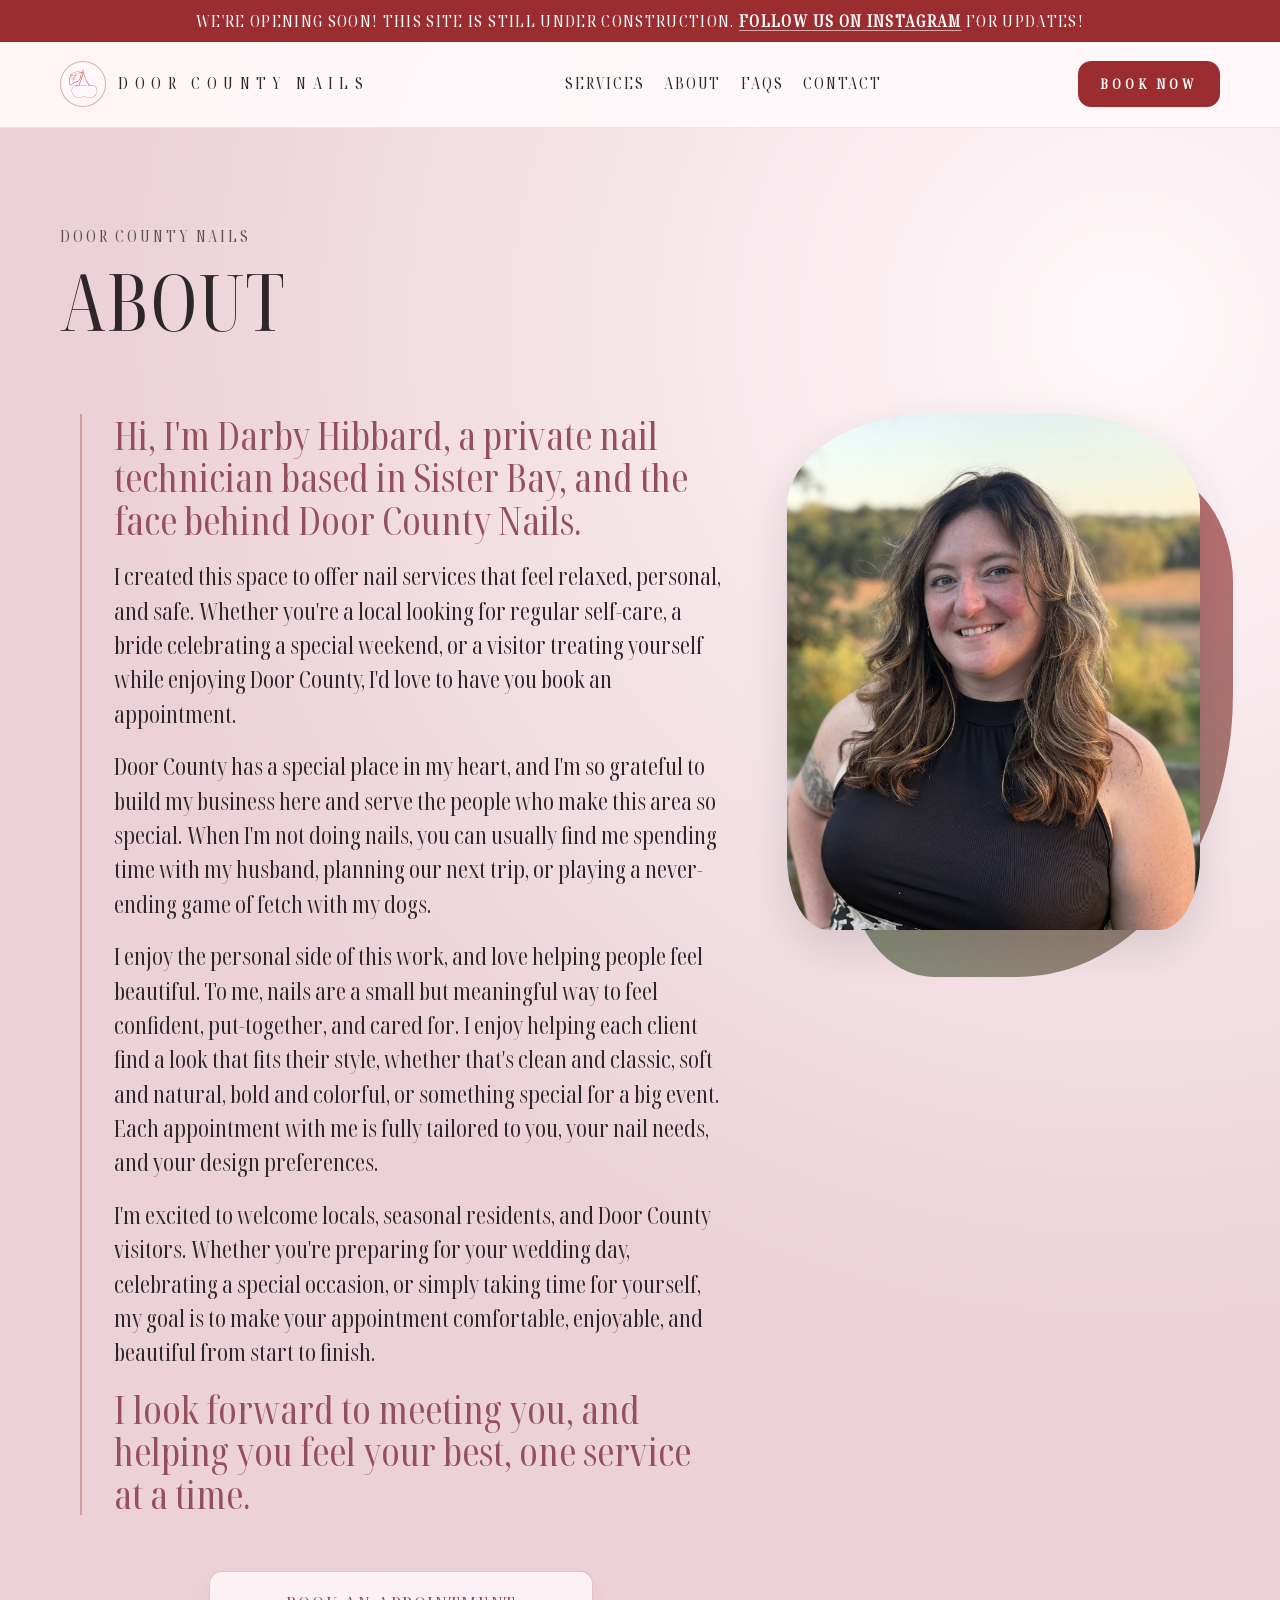
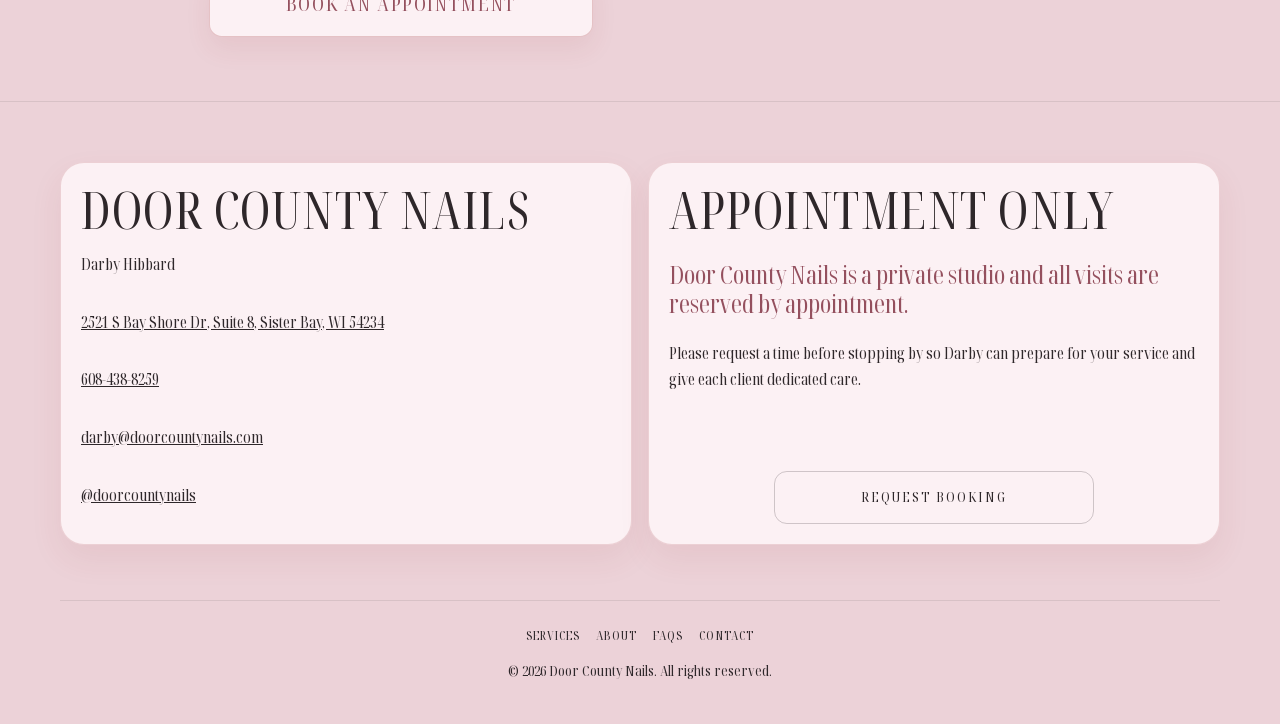
==== about/index.html @ 4755bb61 "Add clean URLs and construction banner" ====
<!doctype html>
<html lang="en">
  <head>
    <meta charset="UTF-8" />
    <meta name="viewport" content="width=device-width, initial-scale=1" />
    <link rel="icon" href="../favicon.ico" sizes="any" />
    <link rel="icon" type="image/png" sizes="32x32" href="../assets/favicon-32x32.png" />
    <link rel="apple-touch-icon" href="../assets/apple-touch-icon.png" />
    <title>About | Door County Nails</title>
    <meta
      name="description"
      content="Learn about Door County Nails, our studio standards, and our service philosophy."
    />
    <link rel="canonical" href="https://www.doorcountynails.com/about/" />
    <link rel="stylesheet" href="../styles.css?v=20260529b" />
  </head>
  <body>
    <div class="site-banner">
      <div class="container">
        We're opening soon! This site is still under construction.
        <a href="https://www.instagram.com/doorcountynails" target="_blank" rel="noopener">Follow us on Instagram</a>
        for updates!
      </div>
    </div>

    <header class="site-header">
      <div class="container header-shell">
        <a class="brand" href="../"><span class="brand-mark" aria-hidden="true"><img src="../assets/cherry-outline-final.png" alt="" /></span><span class="brand-text">Door County Nails</span></a>
        <button class="menu-toggle" type="button" aria-expanded="false" aria-controls="primary-nav">
          Menu
        </button>
        <nav id="primary-nav" class="site-nav" aria-label="Primary">
          <a href="../services/">Services</a>
          <a href="../about/">About</a>
          <a href="../faq/">FAQs</a>
          <a href="../contact/">Contact</a>
          <a class="cta cta-mobile" href="../contact/#book">Book Now</a>
        </nav>
        <a class="cta cta-desktop" href="../contact/#book">Book Now</a>
      </div>
    </header>

    <main>
      <section class="page-hero">
        <div class="container">
          <p class="eyebrow">Door County Nails</p>
          <h1>About</h1>
        </div>
      </section>

      <section class="page-shell">
        <div class="container about-shell">
          <div class="about-content">
            <div class="about-copy">
              <p class="about-lede">
                Hi, I'm Darby Hibbard, a private nail technician based in Sister Bay, and the face behind Door County
                Nails.
              </p>

              <p>
                I created this space to offer nail services that feel relaxed, personal, and safe. Whether you're a local
                looking for regular self-care, a bride celebrating a special weekend, or a visitor treating yourself while
                enjoying Door County, I'd love to have you book an appointment.
              </p>

              <p>
                Door County has a special place in my heart, and I'm so grateful to build my business here and serve the
                people who make this area so special. When I'm not doing nails, you can usually find me spending time with
                my husband, planning our next trip, or playing a never-ending game of fetch with my dogs.
              </p>

              <p>
                I enjoy the personal side of this work, and love helping people feel beautiful. To me, nails are a small
                but meaningful way to feel confident, put-together, and cared for. I enjoy helping each client find a look
                that fits their style, whether that's clean and classic, soft and natural, bold and colorful, or something
                special for a big event. Each appointment with me is fully tailored to you, your nail needs, and your
                design preferences.
              </p>

              <p>
                I'm excited to welcome locals, seasonal residents, and Door County visitors. Whether you're preparing for
                your wedding day, celebrating a special occasion, or simply taking time for yourself, my goal is to make
                your appointment comfortable, enjoyable, and beautiful from start to finish.
              </p>

              <p class="about-signoff">
                I look forward to meeting you, and helping you feel your best, one service at a time.
              </p>
            </div>

            <div class="about-cta">
              <a class="contact-action about-cta-button" href="../contact/">Book an Appointment</a>
            </div>
          </div>

          <figure class="about-portrait">
            <div class="visual-wrap">
              <img
                src="../assets/darby-hibbard-portrait.jpg"
                alt="Darby Hibbard, owner and nail technician at Door County Nails"
                width="1400"
                height="1750"
                loading="lazy"
              />
            </div>
          </figure>
        </div>
      </section>
    </main>

    <footer class="site-footer">
      <div class="container footer-visit-grid">
        <div class="visit-card">
          <h2>Door County Nails</h2>
          <p>Darby Hibbard</p>
          <p>
            <a href="https://share.google/E4tLBmKFWJFwZ6lcw" target="_blank" rel="noopener">
              2521 S Bay Shore Dr, Suite 8, Sister Bay, WI 54234
            </a>
          </p>
          <p><a href="tel:+16084388259">608-438-8259</a></p>
          <p><a href="mailto:darby@doorcountynails.com">darby@doorcountynails.com</a></p>
          <p><a href="https://www.instagram.com/doorcountynails" target="_blank" rel="noopener">@doorcountynails</a></p>
        </div>

        <div class="visit-card">
          <h2>Appointment Only</h2>
          <p class="visit-note">Door County Nails is a private studio and all visits are reserved by appointment.</p>
          <p>Please request a time before stopping by so Darby can prepare for your service and give each client dedicated care.</p>
          <a class="cta secondary" href="mailto:darby@doorcountynails.com?subject=New%20Booking%20Request">
            Request Booking
          </a>
        </div>
      </div>

      <div class="container footer-shell">
        <nav aria-label="Footer">
          <a href="../services/">Services</a>
          <a href="../about/">About</a>
          <a href="../faq/">FAQs</a>
          <a href="../contact/">Contact</a>
        </nav>
        <p>&copy; <span id="year"></span> Door County Nails. All rights reserved.</p>
      </div>
    </footer>

    <script src="../script.js?v=20260528"></script>
  </body>
</html>
---- styles.css ----
@font-face {
  font-family: "Noto Serif Display ExtraCondensed";
  src: url("assets/NotoSerifDisplay-ExtraCondensed.ttf") format("truetype");
  font-weight: 400;
  font-style: normal;
  font-display: swap;
}

:root {
  --color-sand: #ecd2d8;
  --color-cream: #fff8fa;
  --color-ink: #2e272a;
  --color-moss: #6f7d64;
  --color-gold: #9b2d31;
  --color-clay: #f3e3e7;
  --color-white: #ffffff;
  --ink-rgb: 46 39 42;
  --moss-rgb: 111 125 100;
  --accent-rgb: 155 45 49;
  --font-fallback: Georgia, "Times New Roman", serif;
  --font-body: "Noto Serif Display ExtraCondensed", var(--font-fallback);
  --font-display: "Noto Serif Display ExtraCondensed", var(--font-fallback);
  --font-accent: "Noto Serif Display ExtraCondensed", var(--font-fallback);
  --container: min(1160px, 92vw);
  --radius-soft: 1.5rem;
  --radius-button: 0.8rem;
  --radius-pill: var(--radius-button);
  --shadow-soft: 0 16px 42px rgb(var(--ink-rgb) / 0.14);
}

* {
  box-sizing: border-box;
}

html,
body {
  margin: 0;
  padding: 0;
}

html {
  scroll-behavior: smooth;
}

body {
  font-family: var(--font-body);
  color: var(--color-ink);
  background:
    radial-gradient(circle at 88% 14%, #fff8fa 0%, var(--color-sand) 44%),
    linear-gradient(180deg, #f7e4e9 0%, #fff8fa 100%);
  line-height: 1.6;
}

img {
  max-width: 100%;
  display: block;
}

a {
  color: inherit;
}

.container {
  width: var(--container);
  margin-inline: auto;
}

.skip-link {
  position: absolute;
  top: -3rem;
  left: 1rem;
  background: var(--color-ink);
  color: var(--color-white);
  padding: 0.5rem 0.8rem;
  border-radius: 0.5rem;
  z-index: 999;
}

.skip-link:focus {
  top: 1rem;
}

.site-banner {
  position: relative;
  z-index: 45;
  background: #9b2d31;
  color: var(--color-white);
  border-bottom: 1px solid rgb(var(--ink-rgb) / 0.12);
  font-family: var(--font-accent);
  font-size: clamp(0.88rem, 1.6vw, 1.05rem);
  letter-spacing: 0.08em;
  line-height: 1.25;
  text-align: center;
  text-transform: uppercase;
}

.site-banner .container {
  padding-block: 0.62rem;
}

.site-banner a {
  color: var(--color-white);
  font-weight: 600;
  text-decoration-color: rgb(255 255 255 / 0.58);
  text-underline-offset: 0.16em;
}

.site-header {
  position: sticky;
  top: 0;
  z-index: 40;
  backdrop-filter: blur(12px);
  background: rgb(255 248 250 / 0.92);
  border-bottom: 1px solid rgb(var(--ink-rgb) / 0.08);
}

.header-shell {
  min-height: 5.3rem;
  display: flex;
  align-items: center;
  justify-content: space-between;
  gap: 1rem;
}

.brand {
  display: inline-flex;
  align-items: center;
  gap: 0.8rem;
  text-decoration: none;
}

.brand-mark {
  width: 2.85rem;
  height: 2.85rem;
  border: 1px solid rgb(var(--accent-rgb) / 0.36);
  border-radius: 50%;
  display: grid;
  place-items: center;
  color: var(--color-gold);
  background: rgb(255 248 250 / 0.72);
}

.brand-mark img {
  width: 2rem;
  height: 2rem;
  object-fit: contain;
}

.brand-text {
  font-family: var(--font-accent);
  font-weight: 500;
  letter-spacing: 0.4em;
  text-transform: uppercase;
  font-size: 1rem;
}

.site-nav {
  display: flex;
  align-items: center;
  gap: 1.25rem;
}

.site-nav a {
  font-family: var(--font-accent);
  text-decoration: none;
  text-transform: uppercase;
  letter-spacing: 0.11em;
  font-size: 1rem;
  font-weight: 500;
}

.site-nav a:hover,
.site-nav a:focus-visible {
  color: var(--color-gold);
}

.menu-toggle {
  font-family: var(--font-accent);
  display: none;
  border: 1px solid rgb(var(--ink-rgb) / 0.2);
  border-radius: var(--radius-button);
  background: transparent;
  padding: 0.5rem 0.75rem;
  font: inherit;
  font-size: 0.82rem;
  text-transform: uppercase;
  letter-spacing: 0.08em;
}

.cta {
  font-family: var(--font-accent);
  display: inline-flex;
  align-items: center;
  justify-content: center;
  text-decoration: none;
  border-radius: var(--radius-pill);
  border: 1px solid var(--color-gold);
  padding: 0.68rem 1.35rem;
  font-weight: 500;
  font-size: 0.75rem;
  letter-spacing: 0.08em;
  text-transform: uppercase;
  transition: transform 180ms ease, background-color 180ms ease, color 180ms ease;
}

.cta:hover,
.cta:focus-visible {
  background: var(--color-gold);
  color: var(--color-white);
  transform: translateY(-1px);
}

.cta.secondary {
  border-color: rgb(var(--ink-rgb) / 0.22);
}

.site-header .cta-desktop {
  background: var(--color-gold);
  color: var(--color-white);
  font-size: 0.85rem;
  font-weight: 600;
  letter-spacing: 0.25rem;
}

.site-header .cta-desktop:hover,
.site-header .cta-desktop:focus-visible {
  background: transparent;
  color: var(--color-gold);
}

.cta-mobile {
  display: none;
}

.section-padding {
  padding: clamp(2.8rem, 7vw, 5.6rem) 0;
}

.hero {
  padding-top: clamp(3rem, 5vw, 4.5rem);
}

.hero-grid {
  display: grid;
  grid-template-columns: minmax(0, 1.05fr) minmax(0, 0.95fr);
  gap: clamp(1.8rem, 5vw, 4rem);
  align-items: center;
}

.eyebrow {
  font-family: var(--font-accent);
  font-size: 1rem;
  text-transform: uppercase;
  letter-spacing: 0.18em;
  color: rgb(var(--ink-rgb) / 0.76);
  margin: 0 0 0.75rem;
  font-weight: 500;
}

h1,
h2,
h3 {
  font-family: var(--font-display);
  line-height: 1.03;
  margin: 0;
  font-weight: 500;
}

h1 {
  font-size: clamp(2.65rem, 8.4vw, 5.6rem);
  text-transform: uppercase;
  letter-spacing: 0.03em;
  margin-bottom: 1rem;
}

.hero-copy p {
  max-width: 52ch;
  margin: 0;
}

.hero-actions {
  margin-top: 1.6rem;
  display: flex;
  flex-wrap: wrap;
  gap: 0.7rem;
}

.hero-visual {
  position: relative;
  isolation: isolate;
}

.hero-visual::before {
  content: "";
  position: absolute;
  inset: 12% -6% -10% 16%;
  z-index: -1;
  background: linear-gradient(45deg, rgb(var(--moss-rgb) / 0.86), rgb(var(--accent-rgb) / 0.68));
  border-radius: 50% 22% 56% 22%;
}

.visual-wrap {
  overflow: hidden;
  border-radius: 35% 35% 10% 10% / 18% 18% 14% 14%;
  box-shadow: var(--shadow-soft);
  background: #f3e3e7;
}

.visual-wrap img {
  aspect-ratio: 4 / 5;
  object-fit: cover;
}

.hero-slideshow {
  position: relative;
  aspect-ratio: 4 / 5;
}

.hero-slideshow img {
  width: 100%;
  height: 100%;
}

.hero-slide {
  position: absolute;
  inset: 0;
  opacity: 0;
  transition: opacity 1800ms ease-in-out;
}

.hero-slide:first-child {
  position: relative;
}

.hero-slide.is-active {
  opacity: 1;
}

.floating-chip {
  position: absolute;
  left: -1rem;
  bottom: 12%;
  background: rgb(255 248 250 / 0.93);
  border: 1px solid rgb(var(--ink-rgb) / 0.15);
  border-radius: var(--radius-pill);
  padding: 0.4rem 0.8rem;
  font-size: 0.74rem;
  letter-spacing: 0.08em;
  text-transform: uppercase;
  font-weight: 500;
}

.chip-right {
  left: auto;
  right: -1rem;
  top: 11%;
  bottom: auto;
}

.section-head {
  display: flex;
  align-items: end;
  justify-content: space-between;
  gap: 1rem;
  margin-bottom: 1.4rem;
}

h2 {
  font-size: clamp(2rem, 5vw, 3.2rem);
  text-transform: uppercase;
  letter-spacing: 0.03em;
}

.service-grid {
  display: grid;
  grid-template-columns: repeat(4, minmax(0, 1fr));
  gap: 1rem;
}

.service-card {
  background: rgb(255 248 250 / 0.76);
  border: 1px solid rgb(var(--ink-rgb) / 0.11);
  border-radius: var(--radius-soft);
  padding: 1.2rem;
  min-height: 14rem;
  display: flex;
  flex-direction: column;
}

.service-card-action {
  background: #9b2d31;
  border-color: #9b2d31;
  color: var(--color-white);
  text-decoration: none;
  transition: transform 180ms ease, box-shadow 180ms ease, background-color 180ms ease;
}

.service-card h3 {
  font-size: 1.55rem;
  margin-bottom: 0.55rem;
}

.service-card p {
  margin: 0;
}

.service-card .price {
  margin-top: auto;
  padding-top: 1rem;
  font-weight: 500;
  letter-spacing: 0.04em;
}

.service-card-action span {
  margin-top: auto;
  padding-top: 1rem;
  font-family: var(--font-accent);
  font-size: 0.78rem;
  letter-spacing: 0.12em;
  text-transform: uppercase;
}

.service-card-action:hover,
.service-card-action:focus-visible {
  background: #7f2528;
  box-shadow: var(--shadow-soft);
  transform: translateY(-2px);
}

.story-grid {
  display: grid;
  grid-template-columns: minmax(0, 1fr) minmax(0, 1fr);
  gap: 2rem;
  align-items: center;
}

.value-list {
  list-style: none;
  margin: 0;
  padding: 1.1rem;
  border: 1px solid rgb(var(--ink-rgb) / 0.14);
  border-radius: var(--radius-soft);
  background: rgb(255 248 250 / 0.68);
  display: grid;
  gap: 0.75rem;
}

.value-list li {
  position: relative;
  padding-left: 1.3rem;
}

.value-list li::before {
  content: "";
  width: 0.45rem;
  height: 0.45rem;
  border-radius: 50%;
  background: var(--color-gold);
  position: absolute;
  left: 0;
  top: 0.54rem;
}

.visit-grid,
.footer-visit-grid {
  display: grid;
  grid-template-columns: repeat(2, minmax(0, 1fr));
  gap: 1rem;
}

.visit-card {
  background: rgb(255 248 250 / 0.82);
  border-radius: var(--radius-soft);
  border: 1px solid rgb(var(--accent-rgb) / 0.16);
  padding: 1.25rem;
  box-shadow: 0 14px 32px rgb(var(--accent-rgb) / 0.08);
  display: flex;
  flex-direction: column;
}

.visit-note {
  color: #94505e;
  font-size: clamp(1.2rem, 2.2vw, 1.55rem);
  font-weight: 500;
  line-height: 1.15;
  margin-bottom: 0.45rem;
}

.visit-card .cta {
  align-self: center;
  min-width: min(100%, 20rem);
  margin-top: auto;
  padding-block: 0.9rem;
  font-size: 0.88rem;
  letter-spacing: 0.14em;
}

.site-footer {
  border-top: 1px solid rgb(var(--ink-rgb) / 0.1);
  padding: clamp(2rem, 5vw, 3.8rem) 0 2.6rem;
}

.footer-visit-grid {
  margin-bottom: clamp(2rem, 5vw, 3.4rem);
}

.footer-shell {
  border-top: 1px solid rgb(var(--ink-rgb) / 0.1);
  padding-top: 1.5rem;
  display: flex;
  flex-direction: column;
  align-items: center;
  gap: 0.9rem;
  text-align: center;
  font-size: 0.9rem;
}

.footer-shell nav {
  display: flex;
  justify-content: center;
  gap: 1rem;
  flex-wrap: wrap;
}

.footer-shell p {
  margin: 0;
}

.footer-shell nav a {
  text-decoration: none;
  font-size: 0.8rem;
  text-transform: uppercase;
  letter-spacing: 0.08em;
}

.page-hero {
  padding: clamp(3rem, 8vw, 6rem) 0 clamp(2rem, 5vw, 3.5rem);
}

.page-hero h1 {
  font-size: clamp(2.55rem, 8.3vw, 4.9rem);
}

.page-shell {
  padding-bottom: 4rem;
}

.page-shell p {
  max-width: 72ch;
}

.about-shell {
  max-width: 1120px;
  display: grid;
  grid-template-columns: minmax(0, 1.12fr) minmax(18rem, 0.72fr);
  gap: clamp(2rem, 5vw, 4rem);
  align-items: start;
}

.about-content {
  min-width: 0;
}

.about-copy {
  border-left: 0.18rem solid rgb(var(--accent-rgb) / 0.32);
  padding-left: clamp(1.1rem, 3vw, 2rem);
}

.about-copy p {
  margin: 0;
  max-width: 74ch;
  font-size: clamp(1.2rem, 2vw, 1.45rem);
  line-height: 1.48;
}

.about-copy p + p {
  margin-top: 1.15rem;
}

.about-lede,
.about-signoff {
  color: #94505e;
  font-family: var(--font-display);
  font-size: clamp(1.65rem, 3.6vw, 2.45rem) !important;
  line-height: 1.08 !important;
}

.about-cta {
  display: flex;
  justify-content: center;
  margin-top: clamp(2rem, 5vw, 3.5rem);
}

.about-cta-button {
  width: min(100%, 24rem);
}

.about-portrait {
  position: sticky;
  top: 7rem;
  isolation: isolate;
  margin: 0;
}

.about-portrait::before {
  content: "";
  position: absolute;
  inset: 11% -8% -9% 15%;
  z-index: -1;
  background: linear-gradient(45deg, rgb(var(--moss-rgb) / 0.86), rgb(var(--accent-rgb) / 0.68));
  border-radius: 50% 22% 56% 22%;
}

.about-portrait img {
  width: 100%;
  height: auto;
  aspect-ratio: 4 / 5;
  object-fit: cover;
  object-position: 66% 50%;
}

.contact-shell {
  max-width: 980px;
}

.contact-copy {
  color: #94505e;
  font-family: var(--font-display);
  font-size: clamp(1.65rem, 3.6vw, 2.45rem);
  line-height: 1.12;
  margin: 0;
  max-width: 74ch;
}

.contact-actions {
  display: grid;
  grid-template-columns: repeat(3, minmax(0, 1fr));
  gap: 0.8rem;
  margin-top: clamp(1.6rem, 4vw, 2.6rem);
  max-width: 980px;
}

.contact-action {
  min-height: 4.1rem;
  display: inline-flex;
  align-items: center;
  justify-content: center;
  border: 1px solid rgb(var(--accent-rgb) / 0.24);
  border-radius: var(--radius-button);
  background: rgb(255 248 250 / 0.82);
  color: #94505e;
  box-shadow: 0 12px 26px rgb(var(--accent-rgb) / 0.08);
  font-family: var(--font-accent);
  font-size: clamp(1.05rem, 1.7vw, 1.28rem);
  line-height: 1.05;
  letter-spacing: 0.08em;
  text-align: center;
  text-decoration: none;
  text-transform: uppercase;
  padding: 0.85rem 1rem;
  transition: transform 180ms ease, border-color 180ms ease, background-color 180ms ease;
}

.contact-action:hover,
.contact-action:focus-visible {
  background: rgb(255 248 250 / 0.96);
  border-color: rgb(var(--accent-rgb) / 0.48);
  transform: translateY(-1px);
}

.contact-map {
  margin-top: clamp(2rem, 5vw, 3.5rem);
  max-width: 980px;
  padding: clamp(0.8rem, 2vw, 1.1rem);
  border: 1px solid rgb(var(--accent-rgb) / 0.18);
  border-radius: 1.1rem;
  background: rgb(255 248 250 / 0.76);
  box-shadow: 0 18px 38px rgb(var(--accent-rgb) / 0.1);
}

.contact-map iframe {
  width: 100%;
  min-height: clamp(18rem, 44vw, 28rem);
  border: 0;
  border-radius: 0.75rem;
  filter: saturate(0.78) sepia(0.08);
}

.contact-map-action {
  display: flex;
  justify-content: center;
  margin-top: 1rem;
  max-width: 980px;
}

.contact-map-button {
  width: min(100%, 24rem);
}

.gallery-shell {
  max-width: 1120px;
}

.gallery-head {
  display: grid;
  grid-template-columns: minmax(0, 1fr) auto;
  gap: clamp(1rem, 4vw, 2rem);
  align-items: center;
  margin-bottom: clamp(1.5rem, 4vw, 2.5rem);
}

.gallery-lede {
  color: #94505e;
  font-family: var(--font-display);
  font-size: clamp(1.65rem, 3.6vw, 2.45rem);
  line-height: 1.08;
  margin: 0;
}

.gallery-follow {
  min-width: min(100%, 18rem);
}

.instagram-grid {
  display: grid;
  grid-template-columns: repeat(3, minmax(0, 1fr));
  gap: clamp(0.55rem, 1.8vw, 1rem);
}

.instagram-tile {
  position: relative;
  display: block;
  overflow: hidden;
  aspect-ratio: 1;
  border-radius: 0.55rem;
  background: rgb(255 248 250 / 0.76);
  box-shadow: 0 14px 32px rgb(var(--accent-rgb) / 0.08);
  text-decoration: none;
}

.instagram-tile img {
  width: 100%;
  height: 100%;
  object-fit: cover;
  transition: transform 260ms ease, filter 260ms ease;
}

.instagram-tile span {
  position: absolute;
  inset: auto 0 0;
  padding: 0.8rem;
  background: linear-gradient(180deg, transparent, rgb(var(--ink-rgb) / 0.62));
  color: var(--color-white);
  font-family: var(--font-accent);
  font-size: clamp(0.92rem, 1.5vw, 1.2rem);
  letter-spacing: 0.08em;
  text-transform: uppercase;
  opacity: 0;
  transform: translateY(0.45rem);
  transition: opacity 220ms ease, transform 220ms ease;
}

.instagram-tile:hover img,
.instagram-tile:focus-visible img {
  filter: saturate(1.08) contrast(1.02);
  transform: scale(1.04);
}

.instagram-tile:hover span,
.instagram-tile:focus-visible span {
  opacity: 1;
  transform: translateY(0);
}

.instagram-tile:nth-child(2) img,
.instagram-tile:nth-child(7) img {
  object-position: 28% 50%;
}

.instagram-tile:nth-child(3) img,
.instagram-tile:nth-child(8) img {
  object-position: 74% 50%;
}

.instagram-tile:nth-child(4) img {
  object-position: 52% 20%;
}

.instagram-tile:nth-child(6) img {
  object-position: 48% 78%;
}

.instagram-tile.featured {
  border-radius: 35% 35% 10% 10% / 18% 18% 14% 14%;
}

.faq-shell,
.pricing-shell {
  max-width: 980px;
}

.faq-lede,
.pricing-lede {
  margin: 0 0 clamp(1.8rem, 4vw, 3rem);
  max-width: 64ch;
  font-size: clamp(1.2rem, 2vw, 1.45rem);
}

.faq-list,
.pricing-list {
  list-style: none;
  margin: 0;
  padding: 0;
  display: grid;
  gap: clamp(1.05rem, 2.6vw, 1.7rem);
}

.faq-list {
  counter-reset: faq;
}

.faq-item {
  counter-increment: faq;
  display: grid;
  grid-template-columns: 3rem minmax(0, 1fr);
  column-gap: 0.9rem;
  align-items: start;
}

.faq-item::before {
  content: counter(faq);
  width: 2.5rem;
  height: 2.5rem;
  border-radius: 50%;
  display: grid;
  place-items: center;
  color: var(--color-white);
  background: #c23c58;
  font-family: var(--font-accent);
  font-size: 1.25rem;
  font-weight: 500;
  line-height: 1;
  margin-top: 0.14rem;
}

.faq-item h2,
.faq-item p {
  grid-column: 2;
}

.faq-item h2 {
  color: #94505e;
  font-size: clamp(1.65rem, 3.4vw, 2.35rem);
  letter-spacing: 0.02em;
  line-height: 0.98;
  margin-bottom: 0.7rem;
}

.faq-item p {
  margin: 0;
  max-width: 76ch;
  font-size: clamp(1.08rem, 1.7vw, 1.28rem);
  line-height: 1.35;
}

.faq-item a {
  color: #c23c58;
  text-decoration-color: rgb(194 60 88 / 0.42);
  text-underline-offset: 0.16em;
}

.faq-cta {
  display: flex;
  flex-direction: column;
  align-items: center;
  justify-content: center;
  gap: 0.85rem;
  margin-top: clamp(2rem, 5vw, 3.8rem);
  text-align: center;
}

.faq-cta p {
  color: #94505e;
  font-family: var(--font-display);
  font-size: clamp(2rem, 5vw, 3rem);
  line-height: 1;
  margin: 0;
  text-transform: uppercase;
  letter-spacing: 0.02em;
}

.faq-cta-button {
  width: min(100%, 24rem);
}

.pricing-section + .pricing-section {
  margin-top: clamp(2.4rem, 6vw, 4.2rem);
}

.pricing-section-title {
  display: inline-flex;
  align-items: center;
  width: fit-content;
  margin-bottom: clamp(1.2rem, 3vw, 1.8rem);
  border-radius: 0.75rem;
  background: #9f6972;
  color: var(--color-white);
  padding: 0.42rem 0.78rem 0.5rem;
  font-size: clamp(1.65rem, 4vw, 2.5rem);
  line-height: 1;
  text-transform: uppercase;
  letter-spacing: 0.02em;
}

.pricing-list {
  counter-reset: pricing;
}

.pricing-item {
  counter-increment: pricing;
  display: grid;
  grid-template-columns: 3rem minmax(0, 1fr) auto;
  gap: 0.9rem;
  align-items: start;
}

.pricing-item::before {
  content: counter(pricing);
  width: 2.5rem;
  height: 2.5rem;
  border-radius: 50%;
  display: grid;
  place-items: center;
  color: var(--color-white);
  background: #c23c58;
  font-family: var(--font-accent);
  font-size: 1.25rem;
  font-weight: 500;
  line-height: 1;
  margin-top: 0.14rem;
}

.pricing-copy h3 {
  color: #94505e;
  font-size: clamp(1.65rem, 3.4vw, 2.35rem);
  letter-spacing: 0.02em;
  line-height: 0.98;
  margin: 0 0 0.58rem;
}

.pricing-copy p {
  margin: 0;
  max-width: 72ch;
  font-size: clamp(1.08rem, 1.7vw, 1.28rem);
  line-height: 1.35;
}

.pricing-price {
  color: #c23c58;
  font-family: var(--font-display);
  font-size: clamp(1.65rem, 3.4vw, 2.35rem);
  line-height: 1;
  margin: 0.1rem 0 0;
  white-space: nowrap;
}

.pricing-addons {
  list-style: none;
  margin: 0;
  padding: 0 0 0 1.45rem;
  display: grid;
  gap: 0.42rem;
  color: #c23c58;
  font-family: var(--font-display);
  font-size: clamp(1.25rem, 2.8vw, 1.85rem);
  line-height: 1.05;
}

.pricing-addons li {
  position: relative;
  display: grid;
  grid-template-columns: auto minmax(1rem, 1fr) auto;
  align-items: end;
  column-gap: 0.25rem;
}

.pricing-addons li::before {
  content: "";
  position: absolute;
  left: -1rem;
  top: 0.5em;
  width: 0.36rem;
  height: 0.36rem;
  border-radius: 50%;
  background: #c23c58;
}

.pricing-addons li::after {
  content: "";
  border-bottom: 0.12rem dotted rgb(194 60 88 / 0.82);
  transform: translateY(-0.18em);
}

.pricing-addons span:first-child {
  grid-column: 1;
}

.pricing-addons span:last-child {
  grid-column: 3;
  text-align: right;
  white-space: nowrap;
}

.pricing-addons li::after {
  grid-column: 2;
  grid-row: 1;
}

.pricing-cta {
  display: flex;
  flex-direction: column;
  align-items: center;
  justify-content: center;
  gap: 0.85rem;
  margin-top: clamp(2.5rem, 6vw, 4.5rem);
  text-align: center;
}

.pricing-cta p {
  color: #94505e;
  font-family: var(--font-display);
  font-size: clamp(2rem, 5vw, 3rem);
  line-height: 1;
  margin: 0;
  text-transform: uppercase;
  letter-spacing: 0.02em;
}

.pricing-cta-button {
  width: min(100%, 24rem);
}

.reveal {
  opacity: 0;
  transform: translateY(16px);
}

.reveal.is-visible {
  opacity: 1;
  transform: translateY(0);
  transition: opacity 560ms ease, transform 560ms ease;
}

@media (max-width: 1040px) {
  .service-grid {
    grid-template-columns: repeat(2, minmax(0, 1fr));
  }

}

@media (max-width: 840px) {
  .menu-toggle {
    display: inline-flex;
  }

  .cta-desktop {
    display: none;
  }

  .site-nav {
    position: absolute;
    top: 100%;
    left: 0;
    right: 0;
    display: none;
    flex-direction: column;
    align-items: flex-end;
    gap: 0.1rem;
    background: rgb(255 248 250 / 0.98);
    border-bottom: 1px solid rgb(var(--ink-rgb) / 0.1);
    padding: 0.5rem 4vw 1rem;
  }

  .site-nav[data-open="true"] {
    display: flex;
  }

  .site-nav a {
    padding: 0.65rem 0.4rem;
    text-align: right;
  }

  .cta-mobile {
    display: inline-flex;
    width: max-content;
    margin-top: 0.25rem;
  }

  .hero-grid,
  .story-grid,
  .about-shell,
  .visit-grid,
  .footer-visit-grid {
    grid-template-columns: minmax(0, 1fr);
  }

  .contact-actions {
    grid-template-columns: minmax(0, 1fr);
  }

  .gallery-head {
    grid-template-columns: minmax(0, 1fr);
  }

  .hero-copy p {
    max-width: none;
  }

  .hero-visual {
    max-width: 34rem;
    margin-inline: auto;
  }

  .hero-visual::before {
    inset: 12% 0 -10% 16%;
  }

  .about-portrait {
    position: relative;
    top: auto;
    width: min(30rem, 82vw);
    max-width: 30rem;
    margin: 0 auto clamp(2.8rem, 10vw, 4rem);
    order: -1;
  }

  .about-portrait::before {
    inset: 10% 0 -8% 14%;
  }

  .chip-right,
  .floating-chip {
    font-size: 0.66rem;
  }
}

@media (max-width: 640px) {
  .service-grid {
    grid-template-columns: minmax(0, 1fr);
  }

  .instagram-grid {
    grid-template-columns: repeat(2, minmax(0, 1fr));
  }

  .header-shell {
    min-height: 4.7rem;
  }

  .brand-text {
    font-size: 1rem;
    letter-spacing: 0.28em;
  }

  .floating-chip {
    position: static;
    margin-top: 0.6rem;
    width: fit-content;
  }

  .chip-right {
    margin-left: auto;
    margin-top: 0.45rem;
  }

  .section-head {
    flex-direction: column;
    align-items: flex-start;
  }

  .faq-item {
    grid-template-columns: 2.45rem minmax(0, 1fr);
    column-gap: 0.72rem;
  }

  .faq-item::before {
    width: 2.1rem;
    height: 2.1rem;
    font-size: 1.05rem;
  }

  .pricing-item {
    grid-template-columns: 2.45rem minmax(0, 1fr);
    column-gap: 0.72rem;
  }

  .pricing-item::before {
    width: 2.1rem;
    height: 2.1rem;
    font-size: 1.05rem;
  }

  .pricing-price {
    grid-column: 2;
    margin-top: 0.25rem;
  }

  .pricing-addons {
    padding-left: 1.2rem;
  }

  .pricing-addons li {
    grid-template-columns: minmax(0, 1fr);
    gap: 0.12rem;
  }

  .pricing-addons li::after {
    display: none;
  }

  .pricing-addons span:last-child {
    grid-column: 1;
    text-align: left;
    white-space: normal;
  }

}

@media (prefers-reduced-motion: reduce) {
  html {
    scroll-behavior: auto;
  }

  .hero-slide {
    transition: none;
  }

  * {
    animation-duration: 0.01ms !important;
    animation-iteration-count: 1 !important;
    transition-duration: 0.01ms !important;
  }
}
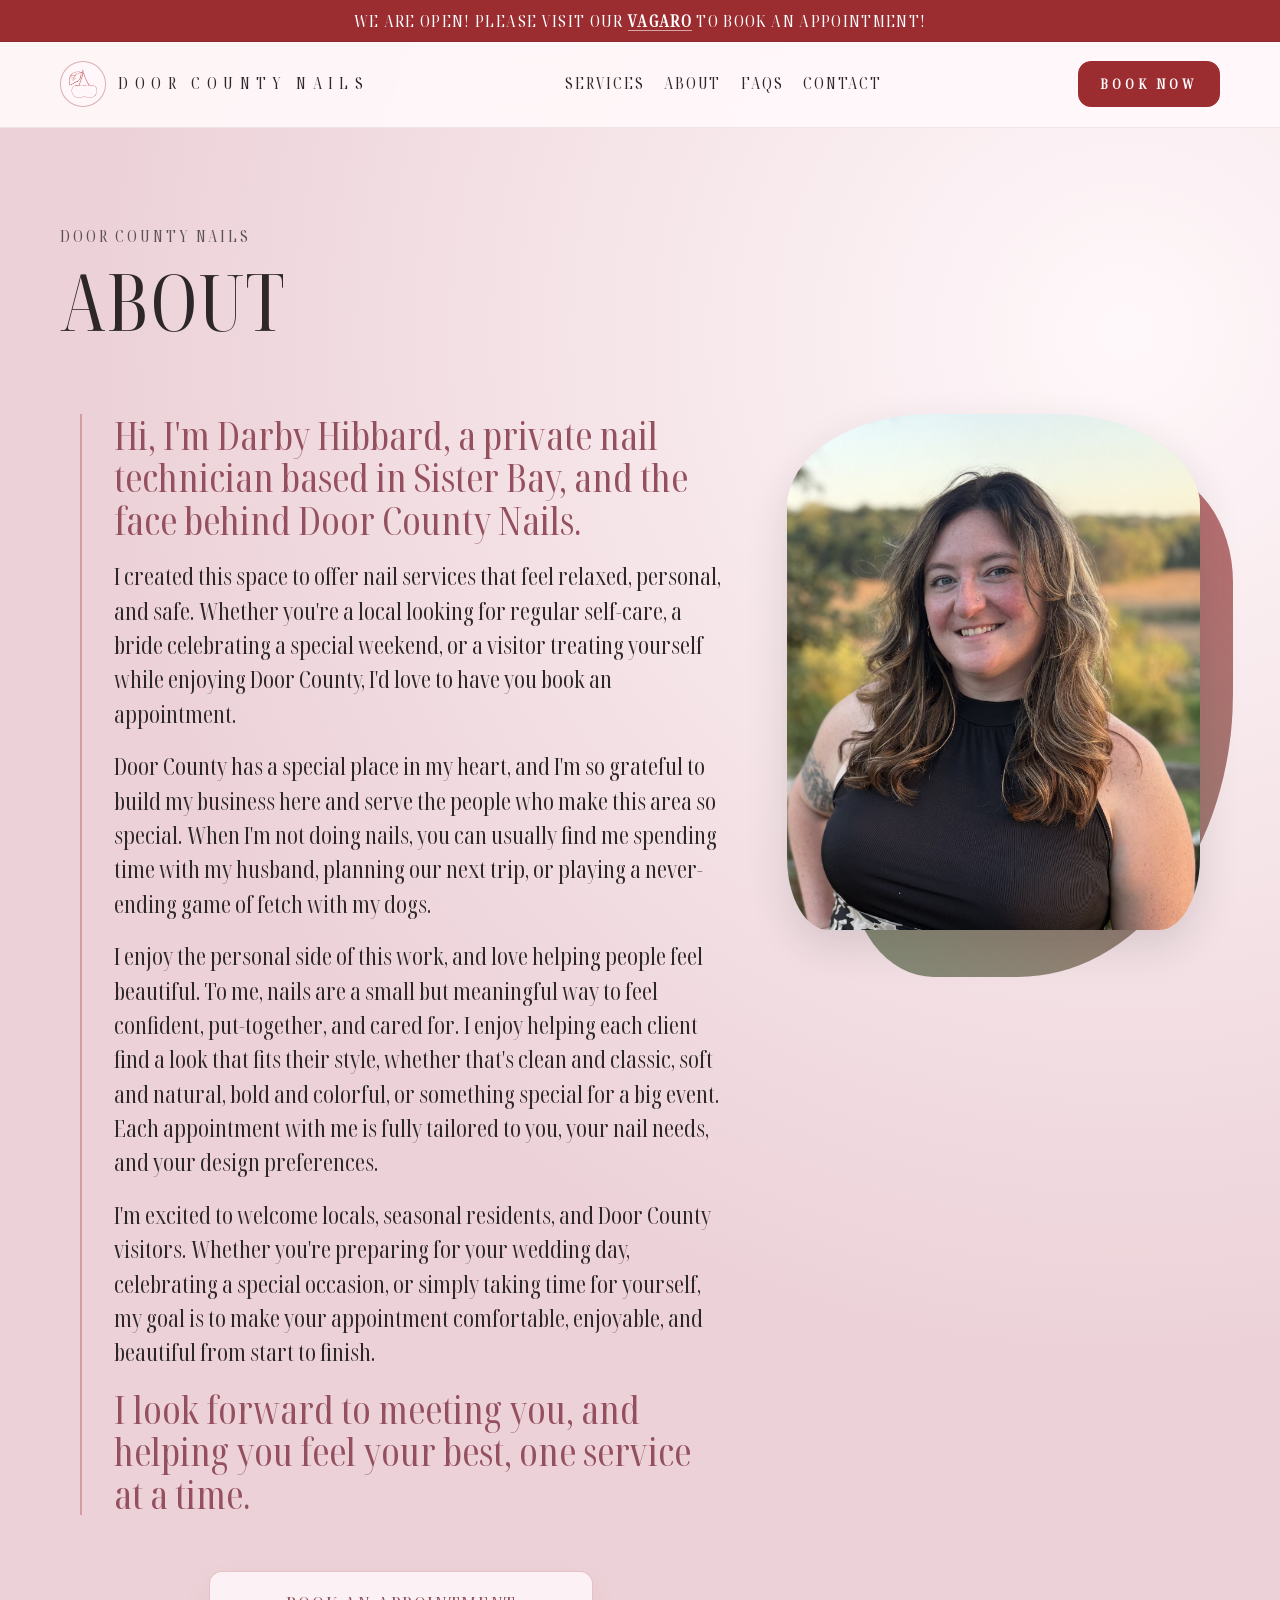
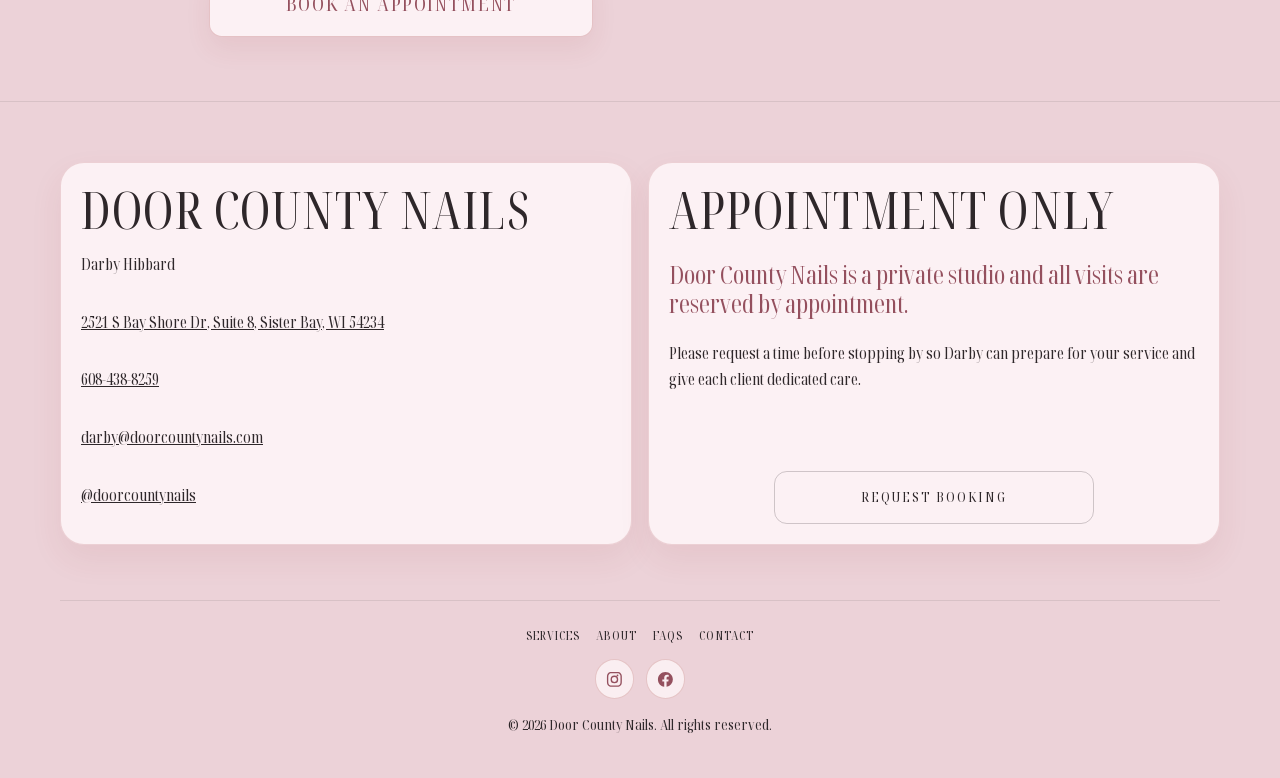
==== commit 50ae3c5c: "Update booking links and SEO metadata" ====
--- a/about/index.html
+++ b/about/index.html
@@ -6,20 +6,58 @@
     <link rel="icon" href="../favicon.ico" sizes="any" />
     <link rel="icon" type="image/png" sizes="32x32" href="../assets/favicon-32x32.png" />
     <link rel="apple-touch-icon" href="../assets/apple-touch-icon.png" />
-    <title>About | Door County Nails</title>
+    <title>About Darby Hibbard | Door County Nails</title>
     <meta
       name="description"
-      content="Learn about Door County Nails, our studio standards, and our service philosophy."
+      content="Meet Darby Hibbard, private nail technician behind Door County Nails in Sister Bay, Wisconsin, and learn about the studio's appointment-only nail care experience."
     />
     <link rel="canonical" href="https://www.doorcountynails.com/about/" />
+
+    <meta property="og:type" content="website" />
+    <meta property="og:site_name" content="Door County Nails" />
+    <meta property="og:title" content="About Darby Hibbard | Door County Nails" />
+    <meta
+      property="og:description"
+      content="Meet Darby Hibbard and learn about the appointment-only Door County Nails studio experience in Sister Bay, Wisconsin."
+    />
+    <meta property="og:url" content="https://www.doorcountynails.com/about/" />
+    <meta property="og:image" content="https://www.doorcountynails.com/assets/darby-hibbard-portrait.jpg" />
+
+    <meta name="twitter:card" content="summary_large_image" />
+    <meta name="twitter:title" content="About Darby Hibbard | Door County Nails" />
+    <meta
+      name="twitter:description"
+      content="Meet Darby Hibbard and learn about the appointment-only Door County Nails studio experience in Sister Bay, Wisconsin."
+    />
+    <meta name="twitter:image" content="https://www.doorcountynails.com/assets/darby-hibbard-portrait.jpg" />
+
     <link rel="stylesheet" href="../styles.css?v=20260529b" />
+
+    <script type="application/ld+json">
+      {
+        "@context": "https://schema.org",
+        "@type": "BreadcrumbList",
+        "itemListElement": [
+          {
+            "@type": "ListItem",
+            "position": 1,
+            "name": "Home",
+            "item": "https://www.doorcountynails.com/"
+          },
+          {
+            "@type": "ListItem",
+            "position": 2,
+            "name": "About",
+            "item": "https://www.doorcountynails.com/about/"
+          }
+        ]
+      }
+    </script>
   </head>
   <body>
     <div class="site-banner">
       <div class="container">
-        We're opening soon! This site is still under construction.
-        <a href="https://www.instagram.com/doorcountynails" target="_blank" rel="noopener">Follow us on Instagram</a>
-        for updates!
+        We are OPEN! Please visit our <a href="https://www.vagaro.com/doorcountynails" target="_blank" rel="noopener">Vagaro</a> to book an appointment!
       </div>
     </div>
 
@@ -34,9 +72,9 @@
           <a href="../about/">About</a>
           <a href="../faq/">FAQs</a>
           <a href="../contact/">Contact</a>
-          <a class="cta cta-mobile" href="../contact/#book">Book Now</a>
+          <a class="cta cta-mobile" href="https://www.vagaro.com/doorcountynails" target="_blank" rel="noopener">Book Now</a>
         </nav>
-        <a class="cta cta-desktop" href="../contact/#book">Book Now</a>
+        <a class="cta cta-desktop" href="https://www.vagaro.com/doorcountynails" target="_blank" rel="noopener">Book Now</a>
       </div>
     </header>
 
@@ -127,7 +165,7 @@
           <h2>Appointment Only</h2>
           <p class="visit-note">Door County Nails is a private studio and all visits are reserved by appointment.</p>
           <p>Please request a time before stopping by so Darby can prepare for your service and give each client dedicated care.</p>
-          <a class="cta secondary" href="mailto:darby@doorcountynails.com?subject=New%20Booking%20Request">
+          <a class="cta secondary" href="https://www.vagaro.com/doorcountynails" target="_blank" rel="noopener">
             Request Booking
           </a>
         </div>
@@ -140,6 +178,20 @@
           <a href="../faq/">FAQs</a>
           <a href="../contact/">Contact</a>
         </nav>
+        <div class="footer-social" aria-label="Social links">
+          <a class="footer-social-link" href="https://www.instagram.com/doorcountynails" target="_blank" rel="noopener" aria-label="Door County Nails on Instagram">
+            <svg viewBox="-1 -1 18 18" aria-hidden="true" focusable="false">
+              <path d="M8 0C5.83 0 5.56.01 4.7.05 3.85.09 3.27.22 2.76.42c-.53.21-.98.49-1.42.93C.9 1.78.62 2.23.42 2.76.22 3.27.09 3.85.05 4.7.01 5.56 0 5.83 0 8s.01 2.44.05 3.3c.04.85.17 1.43.37 1.94.2.53.48.98.92 1.42.44.44.89.72 1.42.92.51.2 1.09.33 1.94.37.86.04 1.13.05 3.3.05s2.44-.01 3.3-.05c.85-.04 1.43-.17 1.94-.37.53-.2.98-.48 1.42-.92.44-.44.72-.89.92-1.42.2-.51.33-1.09.37-1.94.04-.86.05-1.13.05-3.3s-.01-2.44-.05-3.3c-.04-.85-.17-1.43-.37-1.94-.2-.53-.48-.98-.92-1.42-.44-.44-.89-.72-1.42-.92-.51-.2-1.09-.33-1.94-.37C10.44.01 10.17 0 8 0Zm0 1.44c2.13 0 2.38.01 3.23.05.78.04 1.2.17 1.48.28.37.14.64.31.92.59.28.28.45.55.59.92.11.28.24.7.28 1.48.04.85.05 1.1.05 3.23s-.01 2.38-.05 3.23c-.04.78-.17 1.2-.28 1.48-.14.37-.31.64-.59.92-.28.28-.55.45-.92.59-.28.11-.7.24-1.48.28-.85.04-1.1.05-3.23.05s-2.38-.01-3.23-.05c-.78-.04-1.2-.17-1.48-.28-.37-.14-.64-.31-.92-.59-.28-.28-.45-.55-.59-.92-.11-.28-.24-.7-.28-1.48-.04-.85-.05-1.1-.05-3.23s.01-2.38.05-3.23c.04-.78.17-1.2.28-1.48.14-.37.31-.64.59-.92.28-.28.55-.45.92-.59.28-.11.7-.24 1.48-.28.85-.04 1.1-.05 3.23-.05Z"/>
+              <path d="M8 3.89A4.11 4.11 0 1 0 8 12.11 4.11 4.11 0 0 0 8 3.89Zm0 6.78A2.67 2.67 0 1 1 8 5.33a2.67 2.67 0 0 1 0 5.34Z"/>
+              <path d="M12.27 3.73a.96.96 0 1 1-1.92 0 .96.96 0 0 1 1.92 0Z"/>
+            </svg>
+          </a>
+          <a class="footer-social-link" href="https://www.facebook.com/profile.php?id=61590149589193" target="_blank" rel="noopener" aria-label="Door County Nails on Facebook">
+            <svg viewBox="-1 -1 18 18" aria-hidden="true" focusable="false">
+              <path d="M16 8.05C16 3.61 12.42 0 8 0S0 3.61 0 8.05c0 4.02 2.93 7.35 6.75 7.95v-5.63H4.72V8.05h2.03V6.28c0-2.02 1.2-3.13 3.02-3.13.88 0 1.79.16 1.79.16v1.97h-1.01c-.99 0-1.3.62-1.3 1.25v1.52h2.22l-.35 2.32H9.25V16A8.02 8.02 0 0 0 16 8.05Z"/>
+            </svg>
+          </a>
+        </div>
         <p>&copy; <span id="year"></span> Door County Nails. All rights reserved.</p>
       </div>
     </footer>
--- a/styles.css
+++ b/styles.css
@@ -533,6 +533,43 @@
   letter-spacing: 0.08em;
 }
 
+.footer-social {
+  display: flex;
+  align-items: center;
+  justify-content: center;
+  gap: 0.7rem;
+}
+
+.footer-social-link {
+  width: 2.45rem;
+  height: 2.45rem;
+  display: inline-flex;
+  align-items: center;
+  justify-content: center;
+  border: 1px solid rgb(var(--accent-rgb) / 0.22);
+  border-radius: 50%;
+  background: rgb(255 248 250 / 0.74);
+  color: #94505e;
+  text-decoration: none;
+  transition: transform 180ms ease, border-color 180ms ease, background-color 180ms ease, color 180ms ease;
+}
+
+.footer-social-link:hover,
+.footer-social-link:focus-visible {
+  border-color: rgb(var(--accent-rgb) / 0.48);
+  background: #9b2d31;
+  color: var(--color-white);
+  transform: translateY(-1px);
+}
+
+.footer-social-link svg {
+  width: 1.05rem;
+  height: 1.05rem;
+  display: block;
+  fill: currentColor;
+  overflow: visible;
+}
+
 .page-hero {
   padding: clamp(3rem, 8vw, 6rem) 0 clamp(2rem, 5vw, 3.5rem);
 }
@@ -632,11 +669,55 @@
   max-width: 74ch;
 }
 
+.contact-booking-primary {
+  display: flex;
+  justify-content: center;
+  margin-top: clamp(1.7rem, 4vw, 2.8rem);
+  max-width: 980px;
+}
+
+.contact-booking-button {
+  min-height: 4.8rem;
+  width: min(100%, 34rem);
+  display: inline-flex;
+  align-items: center;
+  justify-content: center;
+  border: 1px solid rgb(var(--accent-rgb) / 0.58);
+  border-radius: var(--radius-button);
+  background: #9b2d31;
+  color: var(--color-white);
+  box-shadow: 0 18px 34px rgb(var(--accent-rgb) / 0.22);
+  font-family: var(--font-accent);
+  font-size: clamp(1.28rem, 2.2vw, 1.7rem);
+  line-height: 1;
+  letter-spacing: 0.08em;
+  text-align: center;
+  text-decoration: none;
+  text-transform: uppercase;
+  padding: 1rem 1.4rem;
+  transition: transform 180ms ease, background-color 180ms ease, box-shadow 180ms ease;
+}
+
+.contact-booking-button:hover,
+.contact-booking-button:focus-visible {
+  background: #84272b;
+  box-shadow: 0 20px 38px rgb(var(--accent-rgb) / 0.28);
+  transform: translateY(-1px);
+}
+
+.contact-divider {
+  width: min(100%, 34rem);
+  margin: clamp(1rem, 3vw, 1.5rem) auto 0;
+  color: #94505e;
+  font-style: italic;
+  text-align: center;
+}
+
 .contact-actions {
   display: grid;
   grid-template-columns: repeat(3, minmax(0, 1fr));
   gap: 0.8rem;
-  margin-top: clamp(1.6rem, 4vw, 2.6rem);
+  margin-top: clamp(1rem, 3vw, 1.5rem);
   max-width: 980px;
 }
 
